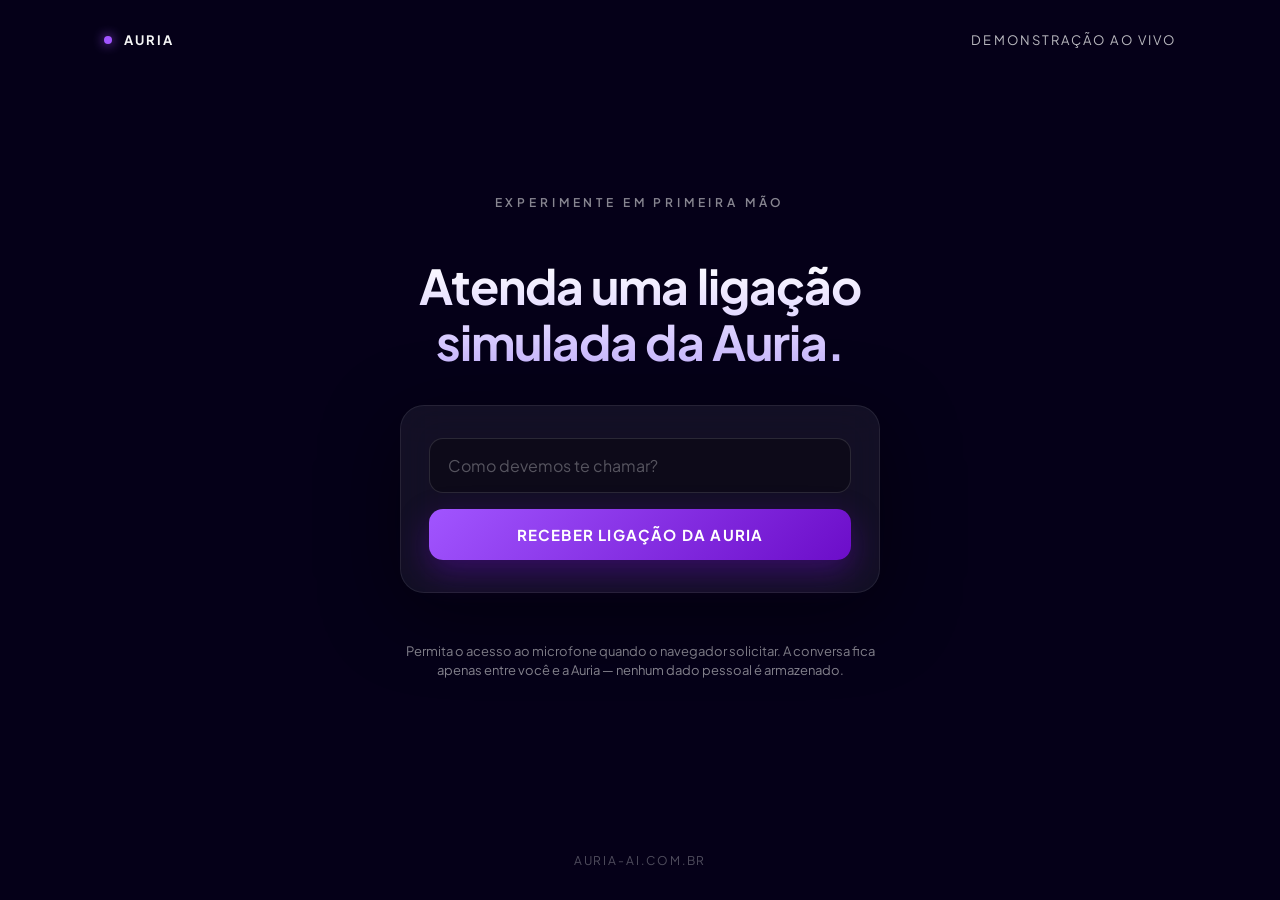
==== demo/index.html @ 09e62839 "fix(demo): use absolute path for vision_script module import In prod (Vercel, trailingSlash:false) t" ====
<!doctype html>
<html lang="pt-BR">
<head>
  <meta charset="utf-8" />
  <meta name="viewport" content="width=device-width, initial-scale=1" />
  <title>Auria — Experimente uma ligação</title>
  <meta name="description" content="Converse ao vivo com a Auria, a inteligência artificial que cuida do monitoramento dos alarmes." />
  <meta name="robots" content="noindex, nofollow" />

  <!-- Brand fonts -->
  <link rel="preconnect" href="https://fonts.googleapis.com" />
  <link rel="preconnect" href="https://fonts.gstatic.com" crossorigin />
  <link href="https://fonts.googleapis.com/css2?family=Plus+Jakarta+Sans:wght@300;400;500;600;700;800&display=swap" rel="stylesheet" />

  <style>
    :root {
      --brand-primary: #6c0dc9;
      --brand-glow:    #a155ff;
      --brand-deep:    #2a0566;
      --listen-primary: #0a8259;
      --listen-glow:    #34d3a0;
      --listen-deep:    #07332a;
      --ink-100: rgba(255, 255, 255, 0.96);
      --ink-70:  rgba(255, 255, 255, 0.72);
      --ink-50:  rgba(255, 255, 255, 0.52);
      --ink-30:  rgba(255, 255, 255, 0.30);
      --surface-glass: rgba(255, 255, 255, 0.06);
      --font-sans: 'Plus Jakarta Sans', -apple-system, BlinkMacSystemFont, 'Segoe UI', sans-serif;
    }

    *, *::before, *::after { box-sizing: border-box; }

    html, body {
      margin: 0; padding: 0;
      width: 100%; min-height: 100vh;
      font-family: var(--font-sans);
      color: var(--ink-100);
      background: #050018;
      overflow-x: hidden;
      -webkit-font-smoothing: antialiased;
      text-rendering: optimizeLegibility;
    }

    body::before {
      content: "";
      position: fixed; inset: 0;
      background:
        radial-gradient(ellipse at 20% 10%, rgba(108, 13, 201, 0.45) 0%, transparent 55%),
        radial-gradient(ellipse at 80% 90%, rgba(161, 85, 255, 0.28) 0%, transparent 55%),
        radial-gradient(ellipse at center, #0a0228 0%, #050010 70%, #02000a 100%);
      z-index: -2;
    }

    body::after {
      content: "";
      position: fixed; inset: 0;
      background-image: url("data:image/svg+xml;utf8,<svg xmlns='http://www.w3.org/2000/svg' width='160' height='160'><filter id='n'><feTurbulence type='fractalNoise' baseFrequency='0.9' numOctaves='2' stitchTiles='stitch'/><feColorMatrix values='0 0 0 0 1 0 0 0 0 1 0 0 0 0 1 0 0 0 0.05 0'/></filter><rect width='100%' height='100%' filter='url(%23n)'/></svg>");
      opacity: 0.45; mix-blend-mode: overlay; pointer-events: none; z-index: -1;
    }

    /* ─── Layout ─── */
    .stage {
      min-height: 100vh;
      display: grid;
      grid-template-rows: auto 1fr auto;
      padding: 32px clamp(20px, 5vw, 64px);
      max-width: 1200px;
      margin: 0 auto;
    }

    .topbar {
      display: flex; align-items: center; justify-content: space-between;
      color: var(--ink-70); font-size: 13px;
      letter-spacing: 0.16em; text-transform: uppercase;
    }
    .topbar .mark {
      display: flex; align-items: center; gap: 12px;
      font-weight: 700; color: var(--ink-100);
    }
    .topbar .mark .dot {
      width: 8px; height: 8px; border-radius: 50%;
      background: var(--brand-glow);
      box-shadow: 0 0 12px var(--brand-glow);
    }

    .center {
      display: flex; flex-direction: column;
      align-items: center; justify-content: center;
      gap: 36px; padding: 48px 0; text-align: center;
    }

    .eyebrow {
      font-size: 12px; letter-spacing: 0.32em;
      text-transform: uppercase; color: var(--ink-50); font-weight: 600;
    }

    h1 {
      margin: 0; font-size: clamp(28px, 4vw, 48px);
      font-weight: 700; letter-spacing: -0.02em; line-height: 1.15;
      max-width: 720px;
      background: linear-gradient(180deg, #ffffff 0%, #c8b6ff 100%);
      -webkit-background-clip: text; background-clip: text;
      -webkit-text-fill-color: transparent;
    }

    .subhead {
      margin: 0; font-size: clamp(15px, 1.5vw, 17px);
      color: var(--ink-70); max-width: 560px; line-height: 1.6;
    }

    /* ─── Orb ─── */
    .orb-wrap {
      position: relative; width: 280px; height: 280px;
      display: flex; align-items: center; justify-content: center;
    }

    .orb {
      position: absolute; inset: 60px; border-radius: 50%;
      background: radial-gradient(circle at 35% 30%, #f0e2ff 0%, var(--brand-glow) 35%, var(--brand-primary) 70%, var(--brand-deep) 100%);
      box-shadow:
        0 0 60px rgba(161, 85, 255, 0.55),
        0 0 120px rgba(108, 13, 201, 0.40),
        inset 0 0 40px rgba(255, 255, 255, 0.15);
      transition: transform 0.18s ease, box-shadow 0.18s ease, filter 0.18s ease;
      will-change: transform, filter;
    }

    .ring {
      position: absolute; border-radius: 50%;
      border: 1px solid rgba(161, 85, 255, 0.25); pointer-events: none;
    }
    .ring.r1 { inset: 30px; }
    .ring.r2 { inset: 0; border-color: rgba(161, 85, 255, 0.15); }
    .ring.r3 {
      inset: 45px; border-color: rgba(255, 255, 255, 0.08);
      animation: spin 18s linear infinite;
      border-top-color: rgba(161, 85, 255, 0.6);
    }

    @keyframes spin { from { transform: rotate(0deg); } to { transform: rotate(360deg); } }

    .orb-wrap.idle .orb     { animation: breathe 4.2s ease-in-out infinite; }
    .orb-wrap.connecting .orb { animation: breathe 1.6s ease-in-out infinite; filter: hue-rotate(-10deg) brightness(1.05); }
    @keyframes breathe {
      0%, 100% { transform: scale(1.00); filter: brightness(1.00); }
      50%      { transform: scale(1.04); filter: brightness(1.15); }
    }

    .orb-wrap.listening .orb {
      animation: breathe 3.4s ease-in-out infinite;
      background: radial-gradient(circle at 35% 30%, #d4fbe9 0%, var(--listen-glow) 35%, var(--listen-primary) 70%, var(--listen-deep) 100%);
      box-shadow:
        0 0 50px rgba(52, 211, 160, 0.45),
        0 0 110px rgba(10, 130, 89, 0.30),
        inset 0 0 40px rgba(255, 255, 255, 0.15);
      transition: background 0.45s ease, box-shadow 0.45s ease;
    }
    .orb-wrap.listening .ring.r1 { border-color: rgba(52, 211, 160, 0.50); box-shadow: 0 0 22px rgba(52, 211, 160, 0.25); }
    .orb-wrap.listening .ring.r3 { border-top-color: rgba(52, 211, 160, 0.55); }

    .orb-wrap.speaking .orb  { animation: none; transition: none; }
    .orb-wrap.speaking .ring.r1 { border-color: rgba(161, 85, 255, 0.40); box-shadow: 0 0 18px rgba(161, 85, 255, 0.25); }

    .orb-wrap.ended .orb { animation: none; filter: saturate(0.4) brightness(0.55); }

    /* ─── Status ─── */
    .status {
      font-size: 14px; letter-spacing: 0.22em;
      text-transform: uppercase; color: var(--ink-70);
      min-height: 1.6em; transition: color 0.3s ease;
    }
    .status .led {
      display: inline-block; width: 6px; height: 6px; border-radius: 50%;
      margin-right: 10px; vertical-align: middle; background: var(--ink-30);
      transition: background 0.3s ease, box-shadow 0.3s ease;
    }
    .stage[data-state="speaking"]  .status .led,
    .stage[data-state="connecting"] .status .led { background: var(--brand-glow); box-shadow: 0 0 10px var(--brand-glow); }
    .stage[data-state="listening"] .status .led  { background: var(--listen-glow); box-shadow: 0 0 10px var(--listen-glow); }

    /* ─── Form ─── */
    .start-card {
      width: min(480px, 100%);
      padding: 32px 28px;
      background: var(--surface-glass);
      border: 1px solid rgba(255, 255, 255, 0.08);
      border-radius: 24px;
      backdrop-filter: blur(20px);
      -webkit-backdrop-filter: blur(20px);
      box-shadow: 0 20px 80px rgba(0, 0, 0, 0.45);
      display: flex; flex-direction: column; gap: 16px;
    }

    .start-card input[type="text"] {
      width: 100%; padding: 16px 18px;
      font-family: inherit; font-size: 16px; color: var(--ink-100);
      background: rgba(0, 0, 0, 0.30);
      border: 1px solid rgba(255, 255, 255, 0.12);
      border-radius: 14px; outline: none;
      transition: border-color 0.2s ease, background 0.2s ease;
    }
    .start-card input[type="text"]::placeholder { color: var(--ink-30); }
    .start-card input[type="text"]:focus {
      border-color: var(--brand-glow);
      background: rgba(0, 0, 0, 0.45);
      box-shadow: 0 0 0 4px rgba(161, 85, 255, 0.15);
    }

    button.primary {
      width: 100%; padding: 16px 22px;
      font-family: inherit; font-size: 15px; font-weight: 700;
      letter-spacing: 0.08em; text-transform: uppercase;
      color: white;
      background: linear-gradient(135deg, var(--brand-glow) 0%, var(--brand-primary) 100%);
      border: none; border-radius: 14px; cursor: pointer;
      transition: transform 0.15s ease, box-shadow 0.2s ease, filter 0.2s ease;
      box-shadow: 0 12px 32px rgba(108, 13, 201, 0.40);
    }
    button.primary:hover:not(:disabled) { transform: translateY(-1px); box-shadow: 0 18px 44px rgba(108, 13, 201, 0.55); filter: brightness(1.06); }
    button.primary:active:not(:disabled) { transform: translateY(0); }
    button.primary:disabled { opacity: 0.45; cursor: not-allowed; box-shadow: none; }

    .end-call {
      padding: 12px 24px; font-family: inherit;
      font-size: 13px; font-weight: 600; letter-spacing: 0.16em;
      text-transform: uppercase; color: var(--ink-70);
      background: transparent;
      border: 1px solid rgba(255, 255, 255, 0.18); border-radius: 100px;
      cursor: pointer; transition: color 0.2s ease, border-color 0.2s ease, background 0.2s ease;
    }
    .end-call:hover { color: var(--ink-100); border-color: rgba(255, 255, 255, 0.35); background: rgba(255, 255, 255, 0.04); }

    .hint { font-size: 13px; color: var(--ink-50); max-width: 480px; line-height: 1.5; }

    .error-banner {
      width: min(480px, 100%); margin: 0 auto;
      padding: 12px 16px;
      background: rgba(220, 38, 38, 0.10);
      border: 1px solid rgba(220, 38, 38, 0.30);
      color: #fda4af; border-radius: 12px;
      font-size: 13px; display: none; text-align: left;
    }
    .error-banner.show { display: block; }

    /* ─── State-driven visibility ─── */
    [data-show-when] { display: none; }
    .stage[data-state="idle"]       [data-show-when~="idle"],
    .stage[data-state="connecting"] [data-show-when~="connecting"],
    .stage[data-state="listening"]  [data-show-when~="active"],
    .stage[data-state="speaking"]   [data-show-when~="active"],
    .stage[data-state="ended"]      [data-show-when~="ended"]      { display: block; }
    .stage[data-state="idle"]       [data-show-when~="idle-flex"],
    .stage[data-state="connecting"] [data-show-when~="connecting-flex"],
    .stage[data-state="listening"]  [data-show-when~="active-flex"],
    .stage[data-state="speaking"]   [data-show-when~="active-flex"],
    .stage[data-state="ended"]      [data-show-when~="ended-flex"] { display: flex; }

    .stage[data-state="idle"] .orb-wrap { display: none; }

    /* ─── Camera monitors ─── */
    .camera-monitor {
      display: none; flex-direction: column;
      align-items: center; gap: 8px; padding: 0;
    }
    .camera-label {
      display: inline-flex; align-items: center; gap: 8px;
      font-size: 11px; letter-spacing: 0.14em;
      text-transform: uppercase; color: var(--ink-50);
    }
    .rec-dot {
      width: 8px; height: 8px; border-radius: 50%;
      background: #e84d4d; box-shadow: 0 0 8px rgba(232, 77, 77, 0.6);
      animation: rec-blink 1.4s ease-in-out infinite;
    }
    @keyframes rec-blink { 0%, 100% { opacity: 1; } 50% { opacity: 0.35; } }

    .camera-video {
      width: 300px; max-width: 40vw;
      aspect-ratio: 16 / 9; background: #0a0420;
      border-radius: 10px;
      border: 1px solid rgba(161, 85, 255, 0.18);
      box-shadow: 0 0 24px rgba(108, 13, 201, 0.18), inset 0 0 18px rgba(0, 0, 0, 0.45);
      object-fit: cover;
    }

    @media (prefers-reduced-motion: reduce) { .rec-dot { animation: none; opacity: 1; } }

    /* ─── Three-column call scene ─── */
    .call-scene {
      align-items: center; justify-content: center;
      gap: 40px; width: 100%;
    }

    .orb-column {
      display: flex; flex-direction: column;
      align-items: center; gap: 24px;
    }

    @media (max-width: 860px) {
      .call-scene { flex-direction: column; gap: 28px; }
      .camera-video { width: 260px; max-width: 80vw; }
    }

    @media (max-width: 540px) {
      .orb-wrap { width: 220px; height: 220px; }
      .orb { inset: 48px; }
      .ring.r1 { inset: 24px; }
      .ring.r3 { inset: 36px; }
    }

    footer {
      color: var(--ink-30); font-size: 12px; letter-spacing: 0.16em;
      text-transform: uppercase; text-align: center; padding-top: 24px;
    }

    @media (prefers-reduced-motion: reduce) {
      .orb, .ring.r3 { animation: none !important; }
      .orb { transition: none !important; }
    }
  </style>
</head>
<body>
  <main class="stage" id="stage" data-state="idle">

    <header class="topbar">
      <div class="mark"><span class="dot"></span> Auria</div>
      <div>Demonstração ao vivo</div>
    </header>

    <section class="center">

      <!-- IDLE: form -->
      <div data-show-when="idle">
        <p class="eyebrow">Experimente em primeira mão</p>
      </div>
      <h1 data-show-when="idle">
        Atenda uma ligação<br />simulada da Auria.
      </h1>

      <form class="start-card" id="startForm" data-show-when="idle-flex" novalidate>
        <div>
          <input
            id="visitorName"
            name="visitorName"
            type="text"
            placeholder="Como devemos te chamar?"
            aria-label="Seu nome"
            autocomplete="given-name"
            maxlength="50"
          />
        </div>

        <button type="submit" class="primary" id="startButton">
          Receber ligação da Auria
        </button>
      </form>

      <p class="hint" data-show-when="idle">
        Permita o acesso ao microfone quando o navegador solicitar. A conversa fica apenas entre você e a Auria — nenhum dado pessoal é armazenado.
      </p>

      <!-- Error banner: globally visible across all states -->
      <div
        class="error-banner"
        id="errorBanner"
        role="alert"
        aria-live="assertive"
        aria-atomic="true"
      ></div>

      <!-- Call scene: 3-column layout when active (cameras flank the orb) -->
      <div class="call-scene" data-show-when="connecting-flex active-flex ended-flex">

        <!-- Left camera — external street (demo_rua_externa_final.mp4) -->
        <figure class="camera-monitor" id="cameraMonitorStreet" data-show-when="active-flex">
          <figcaption class="camera-label">
            <span class="rec-dot" aria-hidden="true"></span>
            <span>Câmera externa — rua em frente à loja</span>
          </figcaption>
          <video
            class="camera-video"
            id="cameraVideoStreet"
            muted
            playsinline
            preload="auto"
            aria-label="Câmera de segurança da rua em frente à loja"
          >
            <source src="/demo/static/demo-cam-street.mp4" type="video/mp4" />
          </video>
        </figure>

        <!-- Centre: orb + status + call actions -->
        <div class="orb-column">
          <div class="orb-wrap idle" id="orbWrap">
            <div class="ring r2"></div>
            <div class="ring r1"></div>
            <div class="ring r3"></div>
            <div class="orb" id="orb"></div>
          </div>

          <div class="status" id="status">
            <span class="led"></span><span id="statusText">Aguardando…</span>
          </div>

          <button class="end-call" id="endButton" type="button" data-show-when="active">
            Encerrar ligação
          </button>

          <div data-show-when="ended">
            <p class="subhead" style="margin-bottom: 22px;">
              Obrigada pela conversa. Quer experimentar de novo ou conhecer a Auria por dentro?
            </p>
            <button class="primary" id="restartButton" type="button" style="max-width: 320px;">
              Recomeçar
            </button>
          </div>
        </div>

        <!-- Right camera — internal store floor (demo_loja_varejo_final.mp4) -->
        <figure class="camera-monitor" id="cameraMonitorHall" data-show-when="active-flex">
          <figcaption class="camera-label">
            <span class="rec-dot" aria-hidden="true"></span>
            <span>Câmera interna — salão de atendimento</span>
          </figcaption>
          <video
            class="camera-video"
            id="cameraVideoHall"
            muted
            playsinline
            preload="auto"
            aria-label="Câmera de segurança do salão de atendimento da loja"
          >
            <source src="/demo/static/demo-cam-hall.mp4" type="video/mp4" />
          </video>
        </figure>

      </div>

    </section>

    <footer>auria-ai.com.br</footer>
  </main>

  <script type="module">
    import { Conversation } from "https://esm.sh/@elevenlabs/client@0.5.0";
    import { CAMERAS } from "/demo/vision_script.js";

    const AGENT_ID = "agent_7101ks09txc0ey3swd1t1vxb9pn1";

    // Inert in production. Append ?debug=1 to the URL to show a live overlay
    // that confirms the camera videos stay in lockstep with the wall clock
    // that drives visionUpdate() (see startDebugOverlay below).
    const DEBUG = new URLSearchParams(location.search).has("debug");

    const stage         = document.getElementById("stage");
    const orbWrap       = document.getElementById("orbWrap");
    const orb           = document.getElementById("orb");
    const statusText    = document.getElementById("statusText");
    const errorBanner   = document.getElementById("errorBanner");
    const startForm     = document.getElementById("startForm");
    const startButton   = document.getElementById("startButton");
    const endButton     = document.getElementById("endButton");
    const restartButton = document.getElementById("restartButton");
    const visitorNameInput = document.getElementById("visitorName");
    const cameraVideoStreet = document.getElementById("cameraVideoStreet");
    const cameraVideoHall   = document.getElementById("cameraVideoHall");

    let conversation  = null;
    let volumeRAF     = null;
    let sessionStartMs = null;

    // ── State machine ─────────────────────────────────────────────────────────
    function setState(next) {
      stage.dataset.state = next;
      orbWrap.classList.remove("idle", "connecting", "listening", "speaking", "ended");
      if (next !== "idle") orbWrap.classList.add(next);
      const labels = {
        idle:       "Aguardando…",
        connecting: "Conectando com a Auria…",
        listening:  "Sua vez de falar",
        speaking:   "Auria está falando",
        ended:      "Ligação encerrada",
      };
      statusText.textContent = labels[next] || labels.idle;
    }

    function showError(msg) { errorBanner.textContent = msg; errorBanner.classList.add("show"); }
    function clearError()   { errorBanner.classList.remove("show"); errorBanner.textContent = ""; }

    // ── Audio-reactive orb ────────────────────────────────────────────────────
    const SMOOTHING_ATTACK  = 0.45;
    const SMOOTHING_RELEASE = 0.12;
    let smoothedVolume = 0;
    const prefersReducedMotion = window.matchMedia("(prefers-reduced-motion: reduce)");

    function startVolumeLoop() {
      if (prefersReducedMotion.matches) return;
      smoothedVolume = 0;
      const tick = () => {
        if (!conversation) return;
        if (stage.dataset.state !== "speaking") {
          orb.style.transform = orb.style.filter = orb.style.boxShadow = "";
          smoothedVolume *= 0.85;
          volumeRAF = requestAnimationFrame(tick);
          return;
        }
        let raw = 0;
        try { raw = conversation.getOutputVolume() || 0; } catch (_) {}
        const k = raw > smoothedVolume ? SMOOTHING_ATTACK : SMOOTHING_RELEASE;
        smoothedVolume += (raw - smoothedVolume) * k;
        const c  = Math.pow(Math.min(smoothedVolume, 1), 0.55);
        const og = 55 + c * 90, oa = 0.45 + c * 0.45;
        orb.style.transform  = `scale(${(0.88 + c * 0.45).toFixed(3)})`;
        orb.style.filter     = `brightness(${(0.95 + c * 0.55).toFixed(3)})`;
        orb.style.boxShadow  =
          `0 0 ${og.toFixed(0)}px rgba(161,85,255,${oa.toFixed(2)}),` +
          `0 0 ${(og*1.8).toFixed(0)}px rgba(108,13,201,${(oa*0.6).toFixed(2)}),` +
          `inset 0 0 ${(30+c*30).toFixed(0)}px rgba(255,255,255,${(0.15+c*0.2).toFixed(2)})`;
        volumeRAF = requestAnimationFrame(tick);
      };
      volumeRAF = requestAnimationFrame(tick);
    }

    function stopVolumeLoop() {
      if (volumeRAF) cancelAnimationFrame(volumeRAF);
      volumeRAF = null;
      orb.style.transform = orb.style.filter = orb.style.boxShadow = "";
      smoothedVolume = 0;
    }

    // ── Vision sub-system ─────────────────────────────────────────────────────
    function elapsedSeconds() {
      return sessionStartMs === null ? 0 : (Date.now() - sessionStartMs) / 1000;
    }

    function lookupCamera(script, elapsed) {
      for (const e of script) {
        if (elapsed >= e.start && elapsed < e.end) return e.description;
      }
      // Past the final window (e.g. session outlives the 120s clip) hold the
      // last real description rather than inventing a generic "stable" state.
      return script.length ? script[script.length - 1].description : "";
    }

    // The agent's prompt (section G) expects every camera in one call, labelled
    // and joined: "<label>: <description>. <label>: <description>."
    function visionUpdate() {
      const elapsed = elapsedSeconds();
      return CAMERAS
        .map(cam => `${cam.label}: ${lookupCamera(cam.script, elapsed)}`)
        .join(" ");
    }

    function startVisionPlayback() {
      sessionStartMs = Date.now();
      for (const vid of [cameraVideoStreet, cameraVideoHall]) {
        if (!vid) continue;
        try { vid.currentTime = 0; } catch (_) {}
        vid.play().catch(err => console.warn("Vision video autoplay blocked:", err));
      }
      startDebugOverlay();
    }

    function stopVisionPlayback() {
      sessionStartMs = null;
      [cameraVideoStreet, cameraVideoHall].forEach(v => v && v.pause());
      stopDebugOverlay();
    }

    // ── Debug overlay (?debug=1) ──────────────────────────────────────────────
    // Live readout to verify A/V sync: each camera's playback position vs the
    // elapsed wall clock, the resulting drift, and the exact string the agent
    // receives from visionUpdate(). "drift" = video.currentTime − elapsed;
    // it should hover near 0. A growing magnitude (or PAUSED) means the video
    // has fallen out of step with the descriptions.
    let debugRAF = null;
    let debugEl  = null;

    function renderDebug() {
      const elapsed = elapsedSeconds();
      const signed  = (n) => (n >= 0 ? "+" : "") + n.toFixed(2);
      const rows = [`elapsed: ${elapsed.toFixed(2)}s`];
      for (const [label, vid] of [["street", cameraVideoStreet], ["hall", cameraVideoHall]]) {
        if (!vid) { rows.push(`${label}: (no element)`); continue; }
        const drift = vid.currentTime - elapsed;
        const flag  = vid.paused ? "  ⏸ PAUSED" : Math.abs(drift) > 0.5 ? "  ⚠ DRIFT" : "";
        rows.push(`${label}: t=${vid.currentTime.toFixed(2)}s  drift=${signed(drift)}s${flag}`);
      }
      rows.push("", visionUpdate());
      debugEl.textContent = rows.join("\n");
      debugRAF = requestAnimationFrame(renderDebug);
    }

    function startDebugOverlay() {
      if (!DEBUG) return;
      if (!debugEl) {
        debugEl = document.createElement("pre");
        debugEl.id = "visionDebug";
        debugEl.style.cssText =
          "position:fixed;bottom:12px;left:12px;z-index:9999;max-width:44ch;margin:0;" +
          "padding:10px 12px;background:rgba(8,6,14,0.92);color:var(--accent-2,#a78bfa);" +
          "font:12px/1.45 ui-monospace,SFMono-Regular,Menlo,Consolas,monospace;" +
          "white-space:pre-wrap;border:1px solid var(--accent-3,#6d28d9);" +
          "border-radius:6px;pointer-events:none;";
        document.body.appendChild(debugEl);
      }
      if (!debugRAF) renderDebug();
    }

    function stopDebugOverlay() {
      if (debugRAF) cancelAnimationFrame(debugRAF);
      debugRAF = null;
    }

    // ── BRT time helpers ──────────────────────────────────────────────────────
    const HOUR_WORDS = {
      0:"zero hora",1:"uma",2:"duas",3:"três",4:"quatro",5:"cinco",6:"seis",
      7:"sete",8:"oito",9:"nove",10:"dez",11:"onze",12:"meio-dia",13:"treze",
      14:"quatorze",15:"quinze",16:"dezesseis",17:"dezessete",18:"dezoito",
      19:"dezenove",20:"vinte",21:"vinte e uma",22:"vinte e duas",23:"vinte e três",
    };
    const MINUTE_UNITS = {
      0:"",1:"um",2:"dois",3:"três",4:"quatro",5:"cinco",6:"seis",7:"sete",
      8:"oito",9:"nove",10:"dez",11:"onze",12:"doze",13:"treze",14:"quatorze",
      15:"quinze",16:"dezesseis",17:"dezessete",18:"dezoito",19:"dezenove",
    };
    const MINUTE_TENS = {2:"vinte",3:"trinta",4:"quarenta",5:"cinquenta"};

    function minutesInWords(m) {
      if (m === 30) return "meia";
      if (m < 20) return MINUTE_UNITS[m];
      const tens = Math.floor(m / 10), units = m % 10;
      return units === 0 ? MINUTE_TENS[tens] : `${MINUTE_TENS[tens]} e ${MINUTE_UNITS[units]}`;
    }

    function nowInBRT() {
      // Shift epoch to BRT (UTC-3) so getUTCHours/getUTCMinutes read BRT wall time
      return new Date(Date.now() - 3 * 3600 * 1000);
    }

    function shiftMinutes(d, minutes) {
      return new Date(d.getTime() - minutes * 60000);
    }

    function toSpokenTime(d) {
      const h = d.getUTCHours(), m = d.getUTCMinutes();
      const hw = HOUR_WORDS[h];
      if (m === 0) {
        if (h === 0 || h === 12) return hw;
        if (h === 1 || h === 21) return `${hw} hora`;
        return `${hw} horas`;
      }
      return `${hw} e ${minutesInWords(m)}`;
    }

    function brazilianGreeting(d) {
      const h = d.getUTCHours();
      if (h >= 6 && h < 12) return "Bom dia";
      if (h >= 12 && h < 18) return "Boa tarde";
      return "Boa noite";
    }

    // ── Conversation ──────────────────────────────────────────────────────────
    async function startConversation(name) {
      clearError();
      setState("connecting");
      startButton.dataset.connecting = "1";
      startButton.disabled = true;

      try {
        const stream = await navigator.mediaDevices.getUserMedia({ audio: true });
        stream.getTracks().forEach(t => t.stop());
      } catch (_) {
        showError("Precisamos do seu microfone para a Auria conversar com você. Permita o acesso e tente de novo.");
        resetToIdle();
        return;
      }

      try {
        const now      = nowInBRT();
        const discharge = shiftMinutes(now, 2);
        conversation = await Conversation.startSession({
          agentId: AGENT_ID,
          dynamicVariables: {
            visitor_name:          name,
            greeting:              brazilianGreeting(now),
            current_time_phrase:   toSpokenTime(now),
            discharge_time_phrase: toSpokenTime(discharge),
          },
          clientTools: {
            get_vision_update: () => visionUpdate(),
            // Legacy aliases — earlier agent revisions called per-camera tools.
            // Map them to the combined update so a tool-name drift between the
            // agent and this page never surfaces "tool is not defined on client".
            get_vision_cam_street: () => visionUpdate(),
            get_vision_cam_hall:   () => visionUpdate(),
          },
          // Safety net: if the agent ever calls a tool we don't implement, the
          // SDK routes it here instead of firing onError (which would drop the
          // whole conversation). Note the SDK ignores the return value and sends
          // no tool result, so this only keeps the call alive and logs the name.
          onUnhandledClientToolCall: (call) => {
            console.warn("Unhandled ElevenLabs client tool:", call?.tool_name);
          },
          onModeChange: ({ mode }) => setState(mode === "speaking" ? "speaking" : "listening"),
          onDisconnect: () => {
            stopVolumeLoop();
            stopVisionPlayback();
            setState("ended");
            conversation = null;
          },
          onError: (err) => {
            console.error("ElevenLabs error:", err);
            stopVolumeLoop();
            stopVisionPlayback();
            conversation = null;
            setState("ended");
            showError("A conversa caiu. Tente recomeçar.");
          },
        });

        startVisionPlayback();
        startVolumeLoop();
      } catch (err) {
        console.error(err);
        showError("Não foi possível iniciar a conversa. Verifique sua conexão e tente de novo.");
        resetToIdle();
      }
    }

    function resetToIdle() {
      delete startButton.dataset.connecting;
      startButton.disabled = false;
      setState("idle");
    }

    // ── Event listeners ───────────────────────────────────────────────────────
    startForm.addEventListener("submit", (e) => {
      e.preventDefault();
      const name = visitorNameInput.value.trim();
      if (!name) {
        visitorNameInput.focus();
        return;
      }
      startConversation(name);
    });

    endButton.addEventListener("click", async () => {
      if (!conversation) { stopVolumeLoop(); stopVisionPlayback(); setState("ended"); return; }
      try {
        await conversation.endSession();
      } catch (err) {
        console.error("Failed to end session:", err);
        showError("Não conseguimos encerrar a ligação agora. Tente de novo em alguns segundos.");
        return;
      }
      conversation = null;
      stopVolumeLoop();
      stopVisionPlayback();
      setState("ended");
    });

    restartButton.addEventListener("click", () => {
      clearError();
      visitorNameInput.value = "";
      startButton.disabled = false;
      setState("idle");
      visitorNameInput.focus();
    });

    setState("idle");
  </script>
</body>
</html>
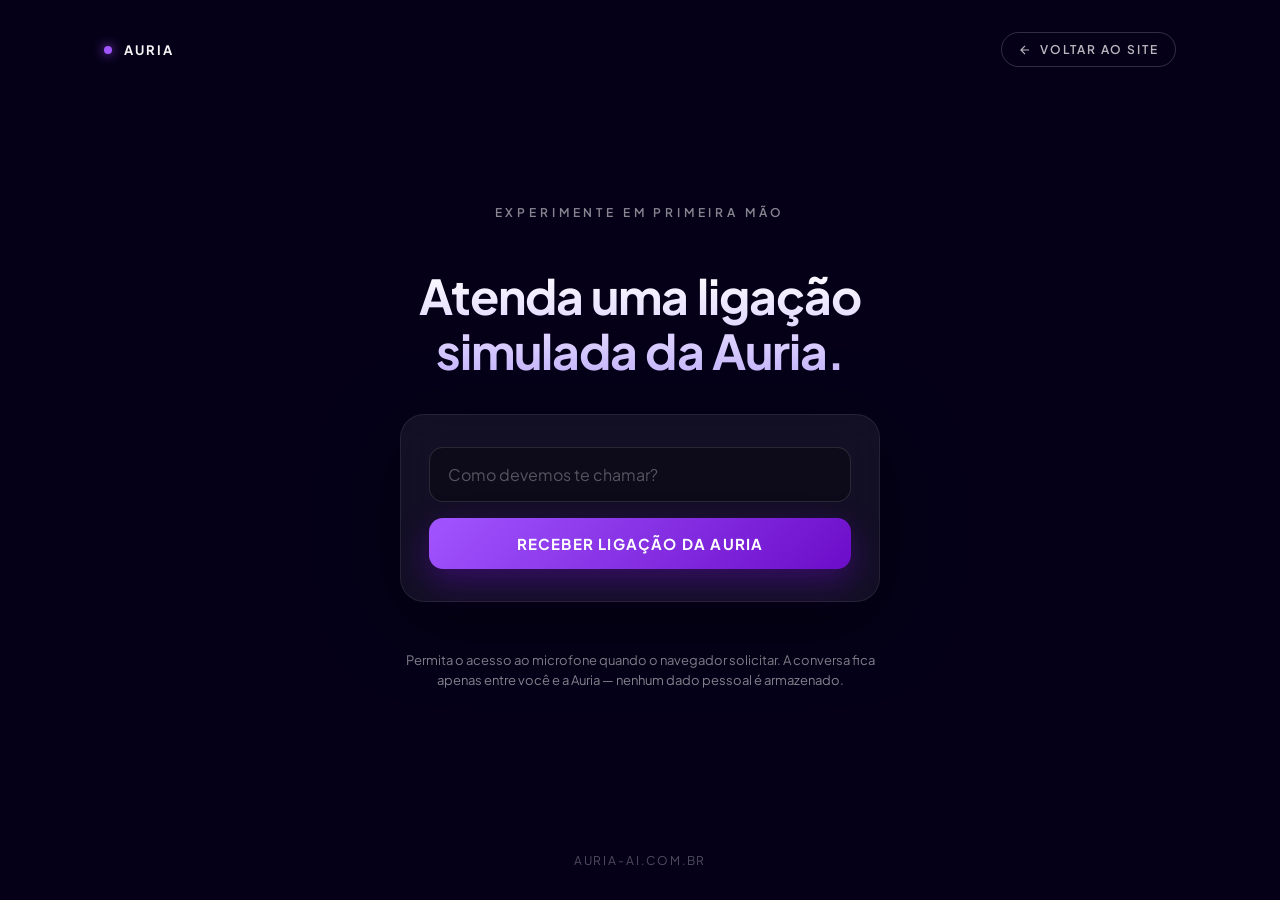
==== commit f90fe311: "feat(demo): add persistent links back to the main site The demo page was a dead end — once on /demo " ====
--- a/demo/index.html
+++ b/demo/index.html
@@ -82,6 +82,19 @@
       background: var(--brand-glow);
       box-shadow: 0 0 12px var(--brand-glow);
     }
+    a.mark { text-decoration: none; transition: opacity 0.2s ease; }
+    a.mark:hover { opacity: 0.82; }
+
+    .back-home {
+      display: inline-flex; align-items: center; gap: 8px;
+      font-family: inherit; font-size: 12px; font-weight: 600;
+      letter-spacing: 0.16em; text-transform: uppercase;
+      color: var(--ink-70); text-decoration: none;
+      padding: 9px 16px;
+      border: 1px solid rgba(255, 255, 255, 0.18); border-radius: 100px;
+      transition: color 0.2s ease, border-color 0.2s ease, background 0.2s ease;
+    }
+    .back-home:hover { color: var(--ink-100); border-color: rgba(255, 255, 255, 0.35); background: rgba(255, 255, 255, 0.04); }
 
     .center {
       display: flex; flex-direction: column;
@@ -323,8 +336,11 @@
   <main class="stage" id="stage" data-state="idle">
 
     <header class="topbar">
-      <div class="mark"><span class="dot"></span> Auria</div>
-      <div>Demonstração ao vivo</div>
+      <a class="mark" href="/" aria-label="Voltar para a página inicial da Auria"><span class="dot"></span> Auria</a>
+      <a class="back-home" href="/" aria-label="Voltar para o site da Auria">
+        <svg width="14" height="14" viewBox="0 0 24 24" fill="none" stroke="currentColor" stroke-width="2" aria-hidden="true"><path d="M19 12H5M12 19l-7-7 7-7"/></svg>
+        Voltar ao site
+      </a>
     </header>
 
     <section class="center">
@@ -413,6 +429,9 @@
             <button class="primary" id="restartButton" type="button" style="max-width: 320px;">
               Recomeçar
             </button>
+            <div style="margin-top: 16px;">
+              <a class="back-home" href="/">Conhecer a Auria</a>
+            </div>
           </div>
         </div>
 
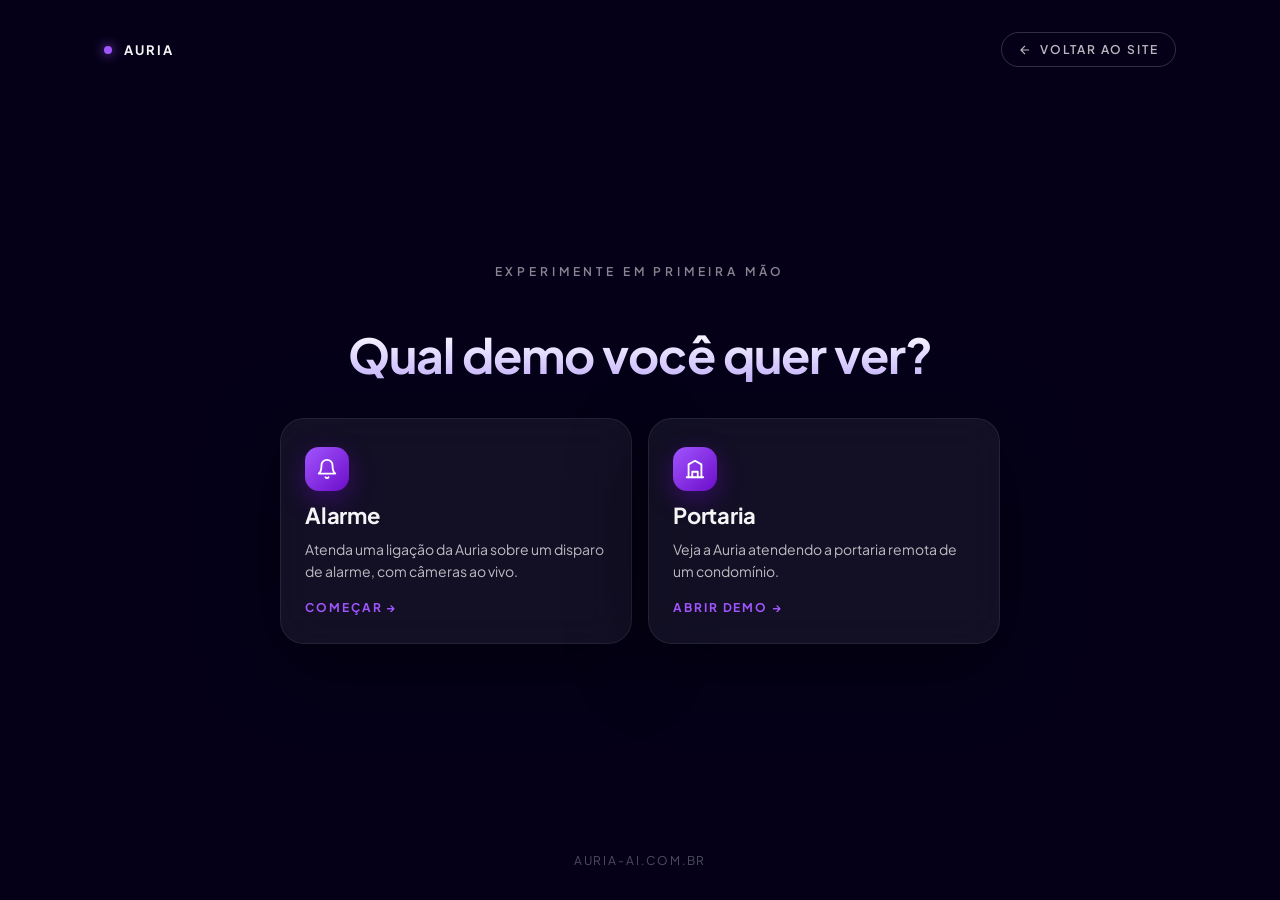
==== commit 363a449f: "feat(demo): add Alarme/Portaria chooser before the alarm demo /demo now opens on a two-card chooser " ====
--- a/demo/index.html
+++ b/demo/index.html
@@ -255,13 +255,59 @@
     }
     .error-banner.show { display: block; }
 
+    /* ─── Demo chooser ─── */
+    .choice-grid {
+      width: min(720px, 100%);
+      display: grid; grid-template-columns: 1fr 1fr; gap: 16px;
+    }
+    .choice-card {
+      display: flex; flex-direction: column; align-items: flex-start; gap: 10px;
+      padding: 28px 24px; text-align: left;
+      font-family: inherit; color: var(--ink-100); text-decoration: none;
+      background: var(--surface-glass);
+      border: 1px solid rgba(255, 255, 255, 0.08);
+      border-radius: 24px; cursor: pointer;
+      backdrop-filter: blur(20px);
+      -webkit-backdrop-filter: blur(20px);
+      box-shadow: 0 20px 80px rgba(0, 0, 0, 0.45);
+      transition: transform 0.15s ease, border-color 0.2s ease, background 0.2s ease;
+    }
+    .choice-card:hover { transform: translateY(-2px); border-color: rgba(161, 85, 255, 0.45); background: rgba(255, 255, 255, 0.08); }
+    .choice-card:focus-visible { outline: none; border-color: var(--brand-glow); box-shadow: 0 0 0 4px rgba(161, 85, 255, 0.25); }
+    .choice-icon {
+      width: 44px; height: 44px; border-radius: 14px;
+      display: flex; align-items: center; justify-content: center;
+      background: linear-gradient(135deg, var(--brand-glow) 0%, var(--brand-primary) 100%);
+      box-shadow: 0 8px 24px rgba(108, 13, 201, 0.40);
+    }
+    .choice-title { font-size: 22px; font-weight: 700; letter-spacing: -0.01em; }
+    .choice-desc  { font-size: 14px; line-height: 1.55; color: var(--ink-70); }
+    .choice-cta {
+      margin-top: auto; padding-top: 8px;
+      font-size: 12px; font-weight: 700; letter-spacing: 0.16em;
+      text-transform: uppercase; color: var(--brand-glow);
+    }
+    .switch-demo {
+      font-family: inherit; font-size: 13px; color: var(--ink-50);
+      background: none; border: none; padding: 8px; cursor: pointer;
+      text-decoration: underline; text-underline-offset: 3px;
+    }
+    .switch-demo:hover { color: var(--ink-100); }
+
+    @media (max-width: 600px) {
+      .choice-grid { grid-template-columns: 1fr; }
+      .choice-card { padding: 22px 20px; }
+    }
+
     /* ─── State-driven visibility ─── */
     [data-show-when] { display: none; }
+    .stage[data-state="choose"]     [data-show-when~="choose"],
     .stage[data-state="idle"]       [data-show-when~="idle"],
     .stage[data-state="connecting"] [data-show-when~="connecting"],
     .stage[data-state="listening"]  [data-show-when~="active"],
     .stage[data-state="speaking"]   [data-show-when~="active"],
     .stage[data-state="ended"]      [data-show-when~="ended"]      { display: block; }
+    .stage[data-state="choose"]     [data-show-when~="choose-grid"] { display: grid; }
     .stage[data-state="idle"]       [data-show-when~="idle-flex"],
     .stage[data-state="connecting"] [data-show-when~="connecting-flex"],
     .stage[data-state="listening"]  [data-show-when~="active-flex"],
@@ -333,7 +379,7 @@
   </style>
 </head>
 <body>
-  <main class="stage" id="stage" data-state="idle">
+  <main class="stage" id="stage" data-state="choose">
 
     <header class="topbar">
       <a class="mark" href="/" aria-label="Voltar para a página inicial da Auria"><span class="dot"></span> Auria</a>
@@ -344,6 +390,33 @@
     </header>
 
     <section class="center">
+
+      <!-- CHOOSE: pick which demo to try -->
+      <div data-show-when="choose">
+        <p class="eyebrow">Experimente em primeira mão</p>
+      </div>
+      <h1 data-show-when="choose">
+        Qual demo você quer ver?
+      </h1>
+
+      <div class="choice-grid" data-show-when="choose-grid">
+        <button type="button" class="choice-card" id="chooseAlarme">
+          <span class="choice-icon" aria-hidden="true">
+            <svg width="22" height="22" viewBox="0 0 24 24" fill="none" stroke="white" stroke-width="2" stroke-linecap="round" stroke-linejoin="round"><path d="M6 8a6 6 0 0 1 12 0c0 7 3 9 3 9H3s3-2 3-9"/><path d="M10.3 21a1.94 1.94 0 0 0 3.4 0"/></svg>
+          </span>
+          <span class="choice-title">Alarme</span>
+          <span class="choice-desc">Atenda uma ligação da Auria sobre um disparo de alarme, com câmeras ao vivo.</span>
+          <span class="choice-cta">Começar →</span>
+        </button>
+        <a class="choice-card" id="choosePortaria" href="https://portaria.auria-ai.com.br/">
+          <span class="choice-icon" aria-hidden="true">
+            <svg width="22" height="22" viewBox="0 0 24 24" fill="none" stroke="white" stroke-width="2" stroke-linecap="round" stroke-linejoin="round"><path d="M3 21h18"/><path d="M5 21V7l7-4 7 4v14"/><path d="M9 21v-6h6v6"/></svg>
+          </span>
+          <span class="choice-title">Portaria</span>
+          <span class="choice-desc">Veja a Auria atendendo a portaria remota de um condomínio.</span>
+          <span class="choice-cta">Abrir demo →</span>
+        </a>
+      </div>
 
       <!-- IDLE: form -->
       <div data-show-when="idle">
@@ -374,6 +447,10 @@
       <p class="hint" data-show-when="idle">
         Permita o acesso ao microfone quando o navegador solicitar. A conversa fica apenas entre você e a Auria — nenhum dado pessoal é armazenado.
       </p>
+
+      <button type="button" class="switch-demo" id="switchDemo" data-show-when="idle">
+        Escolher outra demo
+      </button>
 
       <!-- Error banner: globally visible across all states -->
       <div
@@ -492,7 +569,7 @@
     function setState(next) {
       stage.dataset.state = next;
       orbWrap.classList.remove("idle", "connecting", "listening", "speaking", "ended");
-      if (next !== "idle") orbWrap.classList.add(next);
+      if (next !== "idle" && next !== "choose") orbWrap.classList.add(next);
       const labels = {
         idle:       "Aguardando…",
         connecting: "Conectando com a Auria…",
@@ -787,7 +864,30 @@
       visitorNameInput.focus();
     });
 
-    setState("idle");
+    // ── Demo chooser ──────────────────────────────────────────────────────────
+    // /demo opens on a chooser (the event QR code points here). "Alarme" enters
+    // the call flow above on this same URL; "Portaria" is a plain link to the
+    // separate portaria demo. A same-URL history entry lets the phone's back
+    // button return from the Alarme form to the chooser.
+    document.getElementById("chooseAlarme").addEventListener("click", () => {
+      history.pushState({ demo: "alarme" }, "");
+      setState("idle");
+    });
+
+    document.getElementById("switchDemo").addEventListener("click", () => history.back());
+
+    window.addEventListener("popstate", () => {
+      const s = stage.dataset.state;
+      if (s !== "idle" && s !== "ended") {
+        // Mid-call: keep the call on screen and restore the history entry.
+        history.pushState({ demo: "alarme" }, "");
+        return;
+      }
+      clearError();
+      setState(history.state?.demo === "alarme" ? "idle" : "choose");
+    });
+
+    setState(history.state?.demo === "alarme" ? "idle" : "choose");
   </script>
 </body>
 </html>
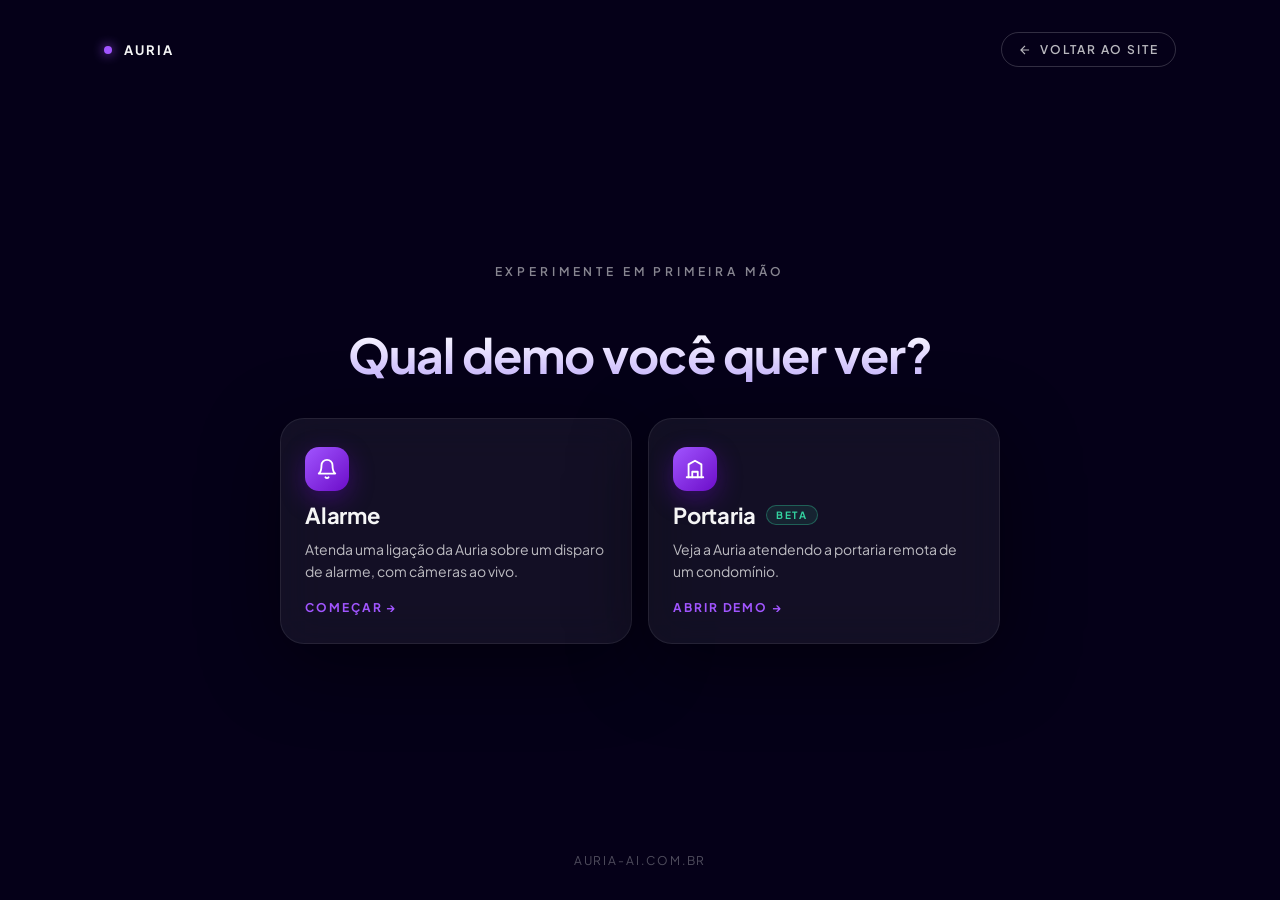
==== commit fe75074b: "feat(demo): mark Portaria card as Beta Co-Authored-By: Claude Opus 5.5 <noreply@anthropic.com>" ====
--- a/demo/index.html
+++ b/demo/index.html
@@ -280,7 +280,14 @@
       background: linear-gradient(135deg, var(--brand-glow) 0%, var(--brand-primary) 100%);
       box-shadow: 0 8px 24px rgba(108, 13, 201, 0.40);
     }
-    .choice-title { font-size: 22px; font-weight: 700; letter-spacing: -0.01em; }
+    .choice-title { font-size: 22px; font-weight: 700; letter-spacing: -0.01em; display: inline-flex; align-items: center; gap: 10px; }
+    .choice-badge {
+      padding: 3px 9px; border-radius: 100px;
+      font-size: 10px; font-weight: 700; letter-spacing: 0.16em;
+      text-transform: uppercase; color: var(--listen-glow);
+      background: rgba(52, 211, 160, 0.10);
+      border: 1px solid rgba(52, 211, 160, 0.35);
+    }
     .choice-desc  { font-size: 14px; line-height: 1.55; color: var(--ink-70); }
     .choice-cta {
       margin-top: auto; padding-top: 8px;
@@ -412,7 +419,7 @@
           <span class="choice-icon" aria-hidden="true">
             <svg width="22" height="22" viewBox="0 0 24 24" fill="none" stroke="white" stroke-width="2" stroke-linecap="round" stroke-linejoin="round"><path d="M3 21h18"/><path d="M5 21V7l7-4 7 4v14"/><path d="M9 21v-6h6v6"/></svg>
           </span>
-          <span class="choice-title">Portaria</span>
+          <span class="choice-title">Portaria <span class="choice-badge">Beta</span></span>
           <span class="choice-desc">Veja a Auria atendendo a portaria remota de um condomínio.</span>
           <span class="choice-cta">Abrir demo →</span>
         </a>
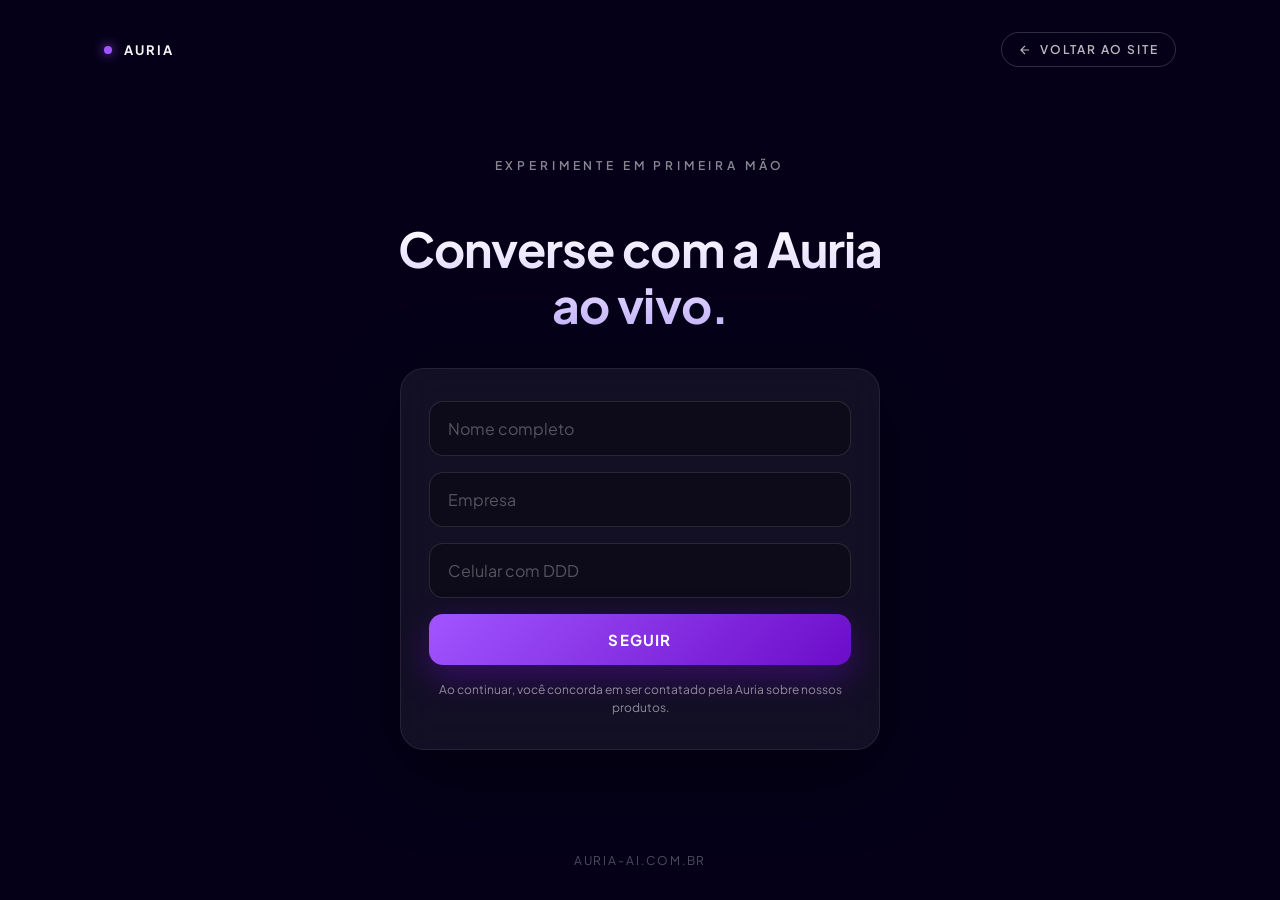
==== commit a232029b: "feat(demo): capture leads before the demo chooser /demo now opens on a short form (full name, compan" ====
--- a/demo/index.html
+++ b/demo/index.html
@@ -204,7 +204,8 @@
       display: flex; flex-direction: column; gap: 16px;
     }
 
-    .start-card input[type="text"] {
+    .start-card input[type="text"],
+    .start-card input[type="tel"] {
       width: 100%; padding: 16px 18px;
       font-family: inherit; font-size: 16px; color: var(--ink-100);
       background: rgba(0, 0, 0, 0.30);
@@ -212,8 +213,10 @@
       border-radius: 14px; outline: none;
       transition: border-color 0.2s ease, background 0.2s ease;
     }
-    .start-card input[type="text"]::placeholder { color: var(--ink-30); }
-    .start-card input[type="text"]:focus {
+    .start-card input::placeholder { color: var(--ink-30); }
+    .start-card input[aria-invalid="true"] { border-color: rgba(253, 164, 175, 0.70); }
+    .start-card input[type="text"]:focus,
+    .start-card input[type="tel"]:focus {
       border-color: var(--brand-glow);
       background: rgba(0, 0, 0, 0.45);
       box-shadow: 0 0 0 4px rgba(161, 85, 255, 0.15);
@@ -254,6 +257,13 @@
       font-size: 13px; display: none; text-align: left;
     }
     .error-banner.show { display: block; }
+
+    /* ─── Lead form ─── */
+    .lead-field { display: flex; flex-direction: column; gap: 6px; text-align: left; }
+    .field-error { font-size: 12px; color: #fda4af; min-height: 0; }
+    .field-error:empty { display: none; }
+    .lead-trap { position: absolute; left: -9999px; width: 1px; height: 1px; overflow: hidden; }
+    .consent { margin: 0; font-size: 12px; line-height: 1.5; color: var(--ink-50); }
 
     /* ─── Demo chooser ─── */
     .choice-grid {
@@ -308,6 +318,7 @@
 
     /* ─── State-driven visibility ─── */
     [data-show-when] { display: none; }
+    .stage[data-state="lead"]       [data-show-when~="lead"],
     .stage[data-state="choose"]     [data-show-when~="choose"],
     .stage[data-state="idle"]       [data-show-when~="idle"],
     .stage[data-state="connecting"] [data-show-when~="connecting"],
@@ -315,6 +326,7 @@
     .stage[data-state="speaking"]   [data-show-when~="active"],
     .stage[data-state="ended"]      [data-show-when~="ended"]      { display: block; }
     .stage[data-state="choose"]     [data-show-when~="choose-grid"] { display: grid; }
+    .stage[data-state="lead"]       [data-show-when~="lead-flex"],
     .stage[data-state="idle"]       [data-show-when~="idle-flex"],
     .stage[data-state="connecting"] [data-show-when~="connecting-flex"],
     .stage[data-state="listening"]  [data-show-when~="active-flex"],
@@ -386,7 +398,7 @@
   </style>
 </head>
 <body>
-  <main class="stage" id="stage" data-state="choose">
+  <main class="stage" id="stage" data-state="lead">
 
     <header class="topbar">
       <a class="mark" href="/" aria-label="Voltar para a página inicial da Auria"><span class="dot"></span> Auria</a>
@@ -397,6 +409,44 @@
     </header>
 
     <section class="center">
+
+      <!-- LEAD: contact details before any demo -->
+      <div data-show-when="lead">
+        <p class="eyebrow">Experimente em primeira mão</p>
+      </div>
+      <h1 data-show-when="lead">
+        Converse com a Auria<br />ao vivo.
+      </h1>
+
+      <form class="start-card" id="leadForm" data-show-when="lead-flex" novalidate>
+        <div class="lead-field">
+          <input id="leadName" name="name" type="text" placeholder="Nome completo"
+            aria-label="Nome completo" aria-describedby="leadNameError"
+            autocomplete="name" maxlength="100" required />
+          <span class="field-error" id="leadNameError"></span>
+        </div>
+        <div class="lead-field">
+          <input id="leadCompany" name="company" type="text" placeholder="Empresa"
+            aria-label="Empresa" aria-describedby="leadCompanyError"
+            autocomplete="organization" maxlength="100" required />
+          <span class="field-error" id="leadCompanyError"></span>
+        </div>
+        <div class="lead-field">
+          <input id="leadPhone" name="phone" type="tel" placeholder="Celular com DDD"
+            aria-label="Celular com DDD" aria-describedby="leadPhoneError"
+            autocomplete="tel-national" inputmode="numeric" maxlength="16" required />
+          <span class="field-error" id="leadPhoneError"></span>
+        </div>
+        <div class="lead-trap" aria-hidden="true">
+          <input id="leadWebsite" name="website" type="text" tabindex="-1" autocomplete="off" />
+        </div>
+
+        <button type="submit" class="primary">Seguir</button>
+
+        <p class="consent">
+          Ao continuar, você concorda em ser contatado pela Auria sobre nossos produtos.
+        </p>
+      </form>
 
       <!-- CHOOSE: pick which demo to try -->
       <div data-show-when="choose">
@@ -452,7 +502,7 @@
       </form>
 
       <p class="hint" data-show-when="idle">
-        Permita o acesso ao microfone quando o navegador solicitar. A conversa fica apenas entre você e a Auria — nenhum dado pessoal é armazenado.
+        Permita o acesso ao microfone quando o navegador solicitar. A conversa fica apenas entre você e a Auria.
       </p>
 
       <button type="button" class="switch-demo" id="switchDemo" data-show-when="idle">
@@ -576,7 +626,7 @@
     function setState(next) {
       stage.dataset.state = next;
       orbWrap.classList.remove("idle", "connecting", "listening", "speaking", "ended");
-      if (next !== "idle" && next !== "choose") orbWrap.classList.add(next);
+      if (next !== "idle" && next !== "choose" && next !== "lead") orbWrap.classList.add(next);
       const labels = {
         idle:       "Aguardando…",
         connecting: "Conectando com a Auria…",
@@ -871,15 +921,126 @@
       visitorNameInput.focus();
     });
 
+    // ── Lead capture ──────────────────────────────────────────────────────────
+    // /demo opens on a short form (name, company, phone) before the chooser.
+    // Leads go to a Google Sheet through an Apps Script web app (source in
+    // scripts/leads-apps-script.gs). Sending never blocks the demo: payloads
+    // sit in a localStorage queue until a POST goes through, so a flaky event
+    // Wi-Fi only delays them. ?kiosk=1 (stand tablet) asks every visitor;
+    // otherwise a returning visitor skips the form. ?src= tags the lead origin.
+    const LEAD_ENDPOINT = "https://script.google.com/macros/s/AKfycbx5U68sCEH7KXgAVowkE29s60NZSOUU2wNQhPFnjha0a79h33EERXnth4sq-gfs5Y1-/exec";
+    const params   = new URLSearchParams(location.search);
+    const KIOSK    = params.has("kiosk");
+    const SOURCE   = (params.get("src") || "site").slice(0, 40);
+    const LEAD_KEY  = "auria_demo_lead";
+    const QUEUE_KEY = "auria_demo_lead_queue";
+
+    const leadForm    = document.getElementById("leadForm");
+    const leadName    = document.getElementById("leadName");
+    const leadCompany = document.getElementById("leadCompany");
+    const leadPhone   = document.getElementById("leadPhone");
+    const leadWebsite = document.getElementById("leadWebsite");
+
+    function storageGet(key) {
+      try { return JSON.parse(localStorage.getItem(key)); } catch (_) { return null; }
+    }
+    function storageSet(key, value) {
+      try { localStorage.setItem(key, JSON.stringify(value)); } catch (_) {}
+    }
+
+    // In kiosk mode the lead only lives for this page view.
+    let lead = KIOSK ? null : storageGet(LEAD_KEY);
+
+    let flushing = false;
+    async function flushQueue() {
+      if (!LEAD_ENDPOINT || flushing) return;
+      flushing = true;
+      try {
+        let queue = storageGet(QUEUE_KEY) || [];
+        while (queue.length) {
+          // text/plain keeps this a "simple" request (no CORS preflight, which
+          // Apps Script doesn't answer). The response is opaque; a network
+          // failure still rejects, which is what we retry on.
+          await fetch(LEAD_ENDPOINT, {
+            method: "POST", mode: "no-cors", keepalive: true,
+            headers: { "Content-Type": "text/plain;charset=utf-8" },
+            body: JSON.stringify(queue[0]),
+          });
+          queue = (storageGet(QUEUE_KEY) || []).slice(1);
+          storageSet(QUEUE_KEY, queue);
+        }
+      } catch (_) {
+        setTimeout(flushQueue, 15000);
+      } finally {
+        flushing = false;
+      }
+    }
+
+    function sendLead(payload) {
+      const queue = storageGet(QUEUE_KEY) || [];
+      queue.push(payload);
+      storageSet(QUEUE_KEY, queue);
+      flushQueue();
+    }
+
+    function trackChoice(demo) {
+      if (lead) sendLead({ type: "choice", id: lead.id, demo });
+    }
+
+    function formatPhone(digits) {
+      const d = digits.slice(0, 11);
+      if (d.length <= 2)  return d.length ? `(${d}` : "";
+      if (d.length <= 7)  return `(${d.slice(0, 2)}) ${d.slice(2)}`;
+      return `(${d.slice(0, 2)}) ${d.slice(2, 7)}-${d.slice(7)}`;
+    }
+
+    leadPhone.addEventListener("input", () => {
+      leadPhone.value = formatPhone(leadPhone.value.replace(/\D/g, ""));
+    });
+
+    function setFieldError(input, msg) {
+      input.setAttribute("aria-invalid", msg ? "true" : "false");
+      document.getElementById(input.getAttribute("aria-describedby")).textContent = msg;
+    }
+
+    leadForm.addEventListener("submit", (e) => {
+      e.preventDefault();
+      const name    = leadName.value.trim().replace(/\s+/g, " ");
+      const company = leadCompany.value.trim();
+      const phone   = leadPhone.value.replace(/\D/g, "");
+
+      const errors = [
+        [leadName,    name.split(" ").length < 2 ? "Informe seu nome e sobrenome." : ""],
+        [leadCompany, company ? "" : "Informe sua empresa."],
+        [leadPhone,   /^\d{2}9\d{8}$/.test(phone) ? "" : "Informe um celular com DDD, ex.: (11) 91234-5678."],
+      ];
+      errors.forEach(([input, msg]) => setFieldError(input, msg));
+      const firstInvalid = errors.find(([, msg]) => msg);
+      if (firstInvalid) { firstInvalid[0].focus(); return; }
+
+      lead = { id: crypto.randomUUID(), name };
+      if (!KIOSK) storageSet(LEAD_KEY, lead);
+      sendLead({
+        type: "lead", id: lead.id, name, company, phone,
+        source: SOURCE, ua: navigator.userAgent, website: leadWebsite.value,
+      });
+
+      visitorNameInput.value = name.split(" ")[0];
+      setState("choose");
+    });
+
     // ── Demo chooser ──────────────────────────────────────────────────────────
-    // /demo opens on a chooser (the event QR code points here). "Alarme" enters
-    // the call flow above on this same URL; "Portaria" is a plain link to the
-    // separate portaria demo. A same-URL history entry lets the phone's back
-    // button return from the Alarme form to the chooser.
+    // After the lead form, /demo shows a chooser (the event QR code points
+    // here). "Alarme" enters the call flow above on this same URL; "Portaria"
+    // is a plain link to the separate portaria demo. A same-URL history entry
+    // lets the phone's back button return from the Alarme form to the chooser.
     document.getElementById("chooseAlarme").addEventListener("click", () => {
+      trackChoice("alarme");
       history.pushState({ demo: "alarme" }, "");
       setState("idle");
     });
+
+    document.getElementById("choosePortaria").addEventListener("click", () => trackChoice("portaria"));
 
     document.getElementById("switchDemo").addEventListener("click", () => history.back());
 
@@ -891,10 +1052,17 @@
         return;
       }
       clearError();
+      if (!lead) { setState("lead"); return; }
       setState(history.state?.demo === "alarme" ? "idle" : "choose");
     });
 
-    setState(history.state?.demo === "alarme" ? "idle" : "choose");
+    if (lead) {
+      visitorNameInput.value = lead.name.split(" ")[0];
+      setState(history.state?.demo === "alarme" ? "idle" : "choose");
+    } else {
+      setState("lead");
+    }
+    flushQueue();
   </script>
 </body>
 </html>
